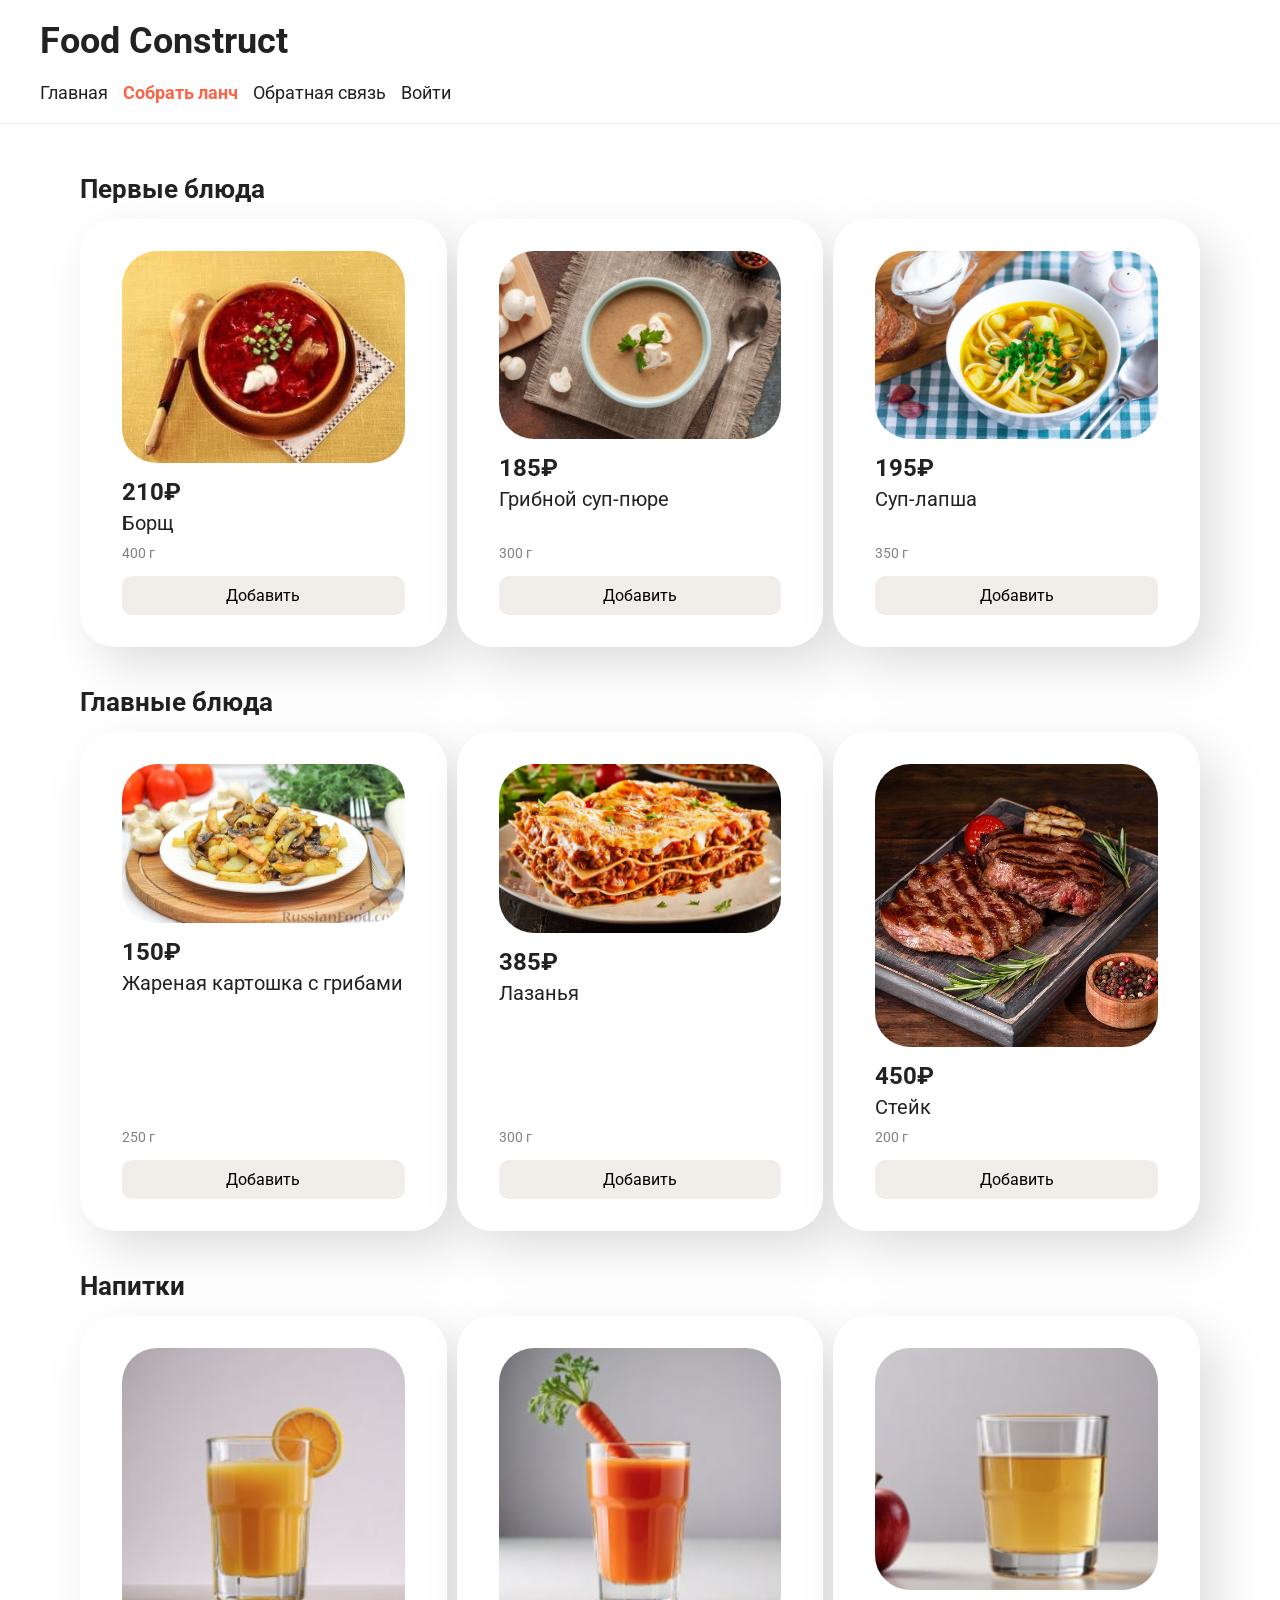
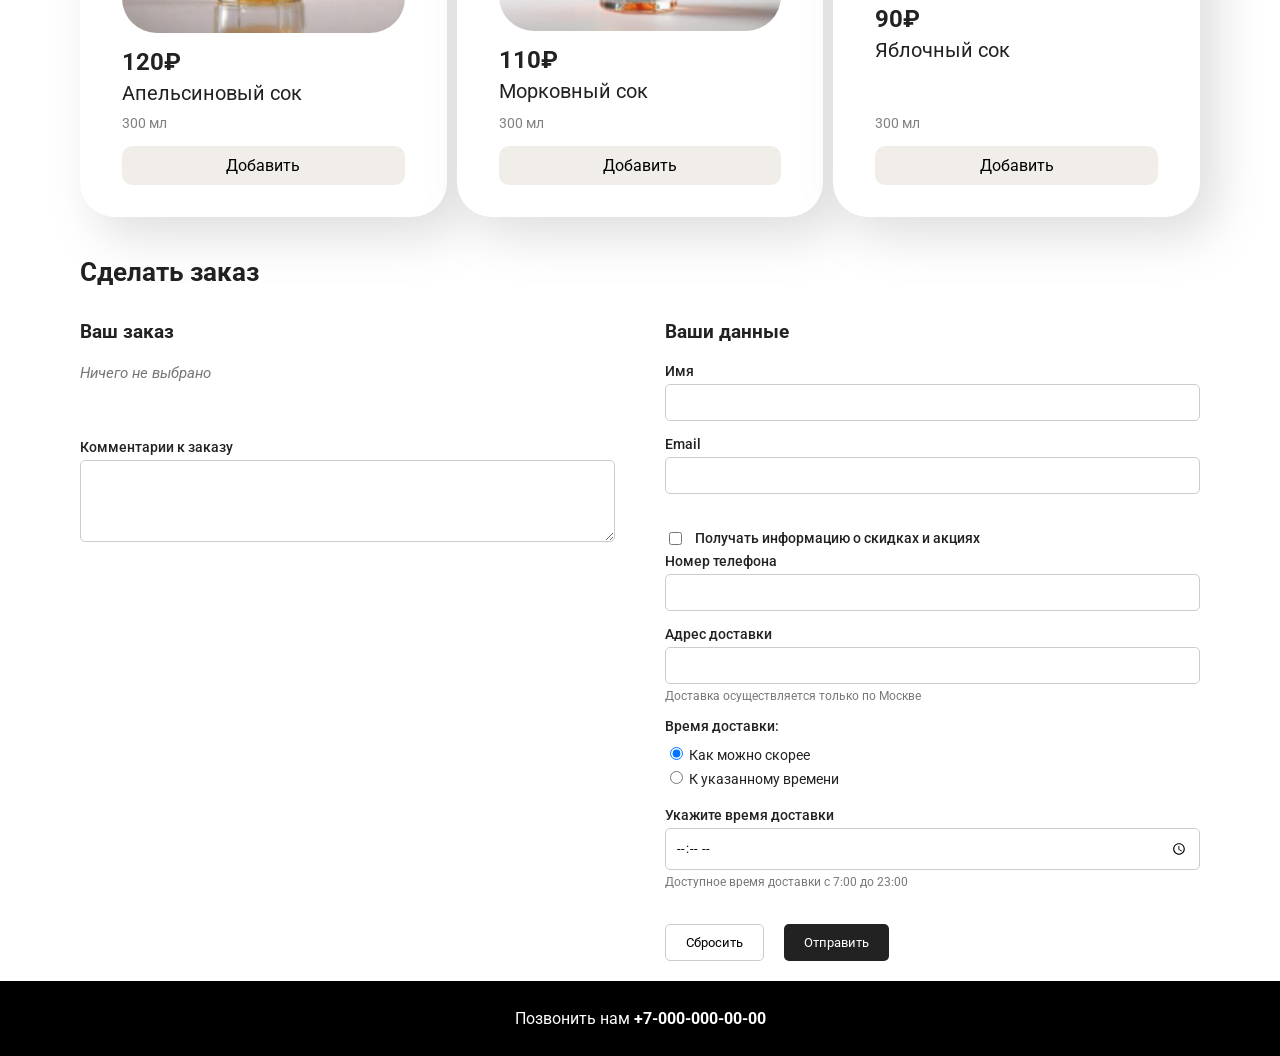
==== lunch.html @ ba6b8450 "Add files via upload" ====
<!DOCTYPE html>
<html lang="ru">
<head>
    <meta charset="UTF-8">
    <meta name="viewport" content="width=device-width, initial-scale=1.0">
    <title>Собрать ланч — Food Construct</title>
    <link href="https://fonts.googleapis.com/css2?family=Roboto:wght@400;500;700&display=swap" rel="stylesheet"> 
    <link rel="stylesheet" href="style.css">
    <link rel="stylesheet" href="lunch.css">
    <link rel="stylesheet" href="print.css" media="print">
</head>
<body>

    <header>
        <h1>Food Construct</h1>
        <nav>
            <a href="index.html">Главная</a>
            <a href="lunch.html" class="active">Собрать ланч</a>
            <a href="feedback.html">Обратная связь</a>
            <a href="login.html">Войти</a>
        </nav>
    </header>

    <main>
        <!-- Секция с меню -->
        <section class="menu-section">
            <h2>Первые блюда</h2>
            <div class="dishes-grid" id="soups"></div>

            <h2>Главные блюда</h2>
            <div class="dishes-grid" id="mains"></div>

            <h2>Напитки</h2>
            <div class="dishes-grid" id="drinks"></div>
        </section>

        <!-- Форма заказа -->
        <section class="order-section">
            <h2>Сделать заказ</h2>
            <form action="https://httpbin.org/post" method="POST" class="order-form" id="order-form">
                <div class="form-columns">
                    <!-- Левая колонка -->
                    <div class="form-col">
                        <h3>Ваш заказ</h3>

                        <div class="order-list" id="order-list">
                            <p class="empty-order">Ничего не выбрано</p>
                        </div>

                        <div class="order-total" id="order-total"></div>

                        <label for="comment">Комментарии к заказу</label>
                        <textarea id="comment" name="comment" rows="4"></textarea>
                    </div>

                    <!-- Правая колонка -->
                    <div class="form-col">
                        <h3>Ваши данные</h3>

                        <label for="name">Имя</label>
                        <input type="text" id="name" name="name" required>

                        <label for="email">Email</label>
                        <input type="email" id="email" name="email" required>

                        <label class="checkbox-label">
                            <input type="checkbox" name="subscribe"> Получать информацию о скидках и акциях
                        </label>

                        <label for="phone">Номер телефона</label>
                        <input type="tel" id="phone" name="phone" required>

                        <label for="address">Адрес доставки</label>
                        <input type="text" id="address" name="address" required>
                        <small>Доставка осуществляется только по Москве</small>

                        <div class="radio-group">
                            <p>Время доставки:</p>
                            <label><input type="radio" name="time" value="asap" checked> Как можно скорее</label>
                            <label><input type="radio" name="time" value="exact"> К указанному времени</label>
                        </div>

                        <label for="time-input">Укажите время доставки</label>
                        <input type="time" id="time-input" name="time-input">
                        <small>Доступное время доставки с 7:00 до 23:00</small>

                        <div class="form-buttons">
                            <button type="reset" class="btn-reset">Сбросить</button>
                            <button type="submit" class="btn-submit">Отправить</button>
                        </div>
                    </div>
                </div>
            </form>
        </section>

    </main>

    <footer id="contacts">
        <p>Позвонить нам <a href="tel:+70000000000">+7-000-000-00-00</a></p>
    </footer>

    <!-- Подключаем скрипты -->
    <script src="dishes.js"></script>
    <script src="render.js"></script>
    <script src="order.js"></script>
</body>
</html>
---- style.css ----
* {
    box-sizing: border-box;
}

/* ===== ОБЩИЕ СТИЛИ ===== */
body {
    font-family: 'Roboto', sans-serif;
    font-size: 16px;
    font-weight: 400;
    color: #222;
    background-color: #ffffff;
    margin: 0;
    padding: 0;
    display: flex;
    flex-direction: column;
    min-height: 100vh;
}

/* ===== ШАПКА ===== */
header {
    background-color: #ffffff;
    padding: 20px 40px;
    border-bottom: 1px solid #eee;
}

h1 {
    font-size: 36px;
    font-weight: 700;
    margin: 0 0 20px 0;
}

/* ===== НАВИГАЦИЯ (Flex) ===== */
nav {
    display: flex;
    flex-wrap: wrap;
    gap: 15px;
}

nav a {
    text-decoration: none;
    font-size: 18px;
    color: #222;
    transition: color 0.3s;
}

nav a:hover {
    color: tomato;
}

nav a.active {
    color: tomato;
    font-weight: 700;
}

/* ===== ОСНОВНОЙ БЛОК ===== */
main {
    flex-grow: 1;
    padding: 20px 40px;
    width: 100%;
    max-width: 1200px;
    margin: 0 auto;
}

h2 {
    font-size: 26px;
    font-weight: 700;
    margin: 30px 0 15px 0;
}

/* ===== СЕТКА ГЛАВНОЙ (Flex) ===== */
.content-wrapper {
    display: flex;
    gap: 30px;
    align-items: flex-start;
}

.main-content {
    flex: 3;
    min-width: 0;
}

.sidebar {
    flex: 1;
    background: #f9f9f9;
    padding: 20px;
    border-radius: 10px;
    max-width: 250px;
}

.sidebar h3 {
    margin: 0 0 15px 0;
    font-size: 20px;
}

.sidebar p {
    font-size: 15px;
    color: #444;
    margin-bottom: 12px;
    line-height: 1.4;
}

/* ===== СЕКЦИИ ===== */
.about,
.advantages,
.popular {
    padding: 0;
    margin: 0;
}

.about img {
    width: 100%;
    max-width: 850px;
    height: auto;
    display: block;
    margin-bottom: 15px;
}

.about p {
    font-size: 18px;
    color: #333;
    line-height: 1.5;
    max-width: 850px;
}

.advantages ul {
    padding-left: 20px;
    margin: 0;
}

.advantages li {
    font-size: 18px;
    color: #444;
    margin-bottom: 10px;
}

.popular {
    margin-bottom: 40px;
}

/* ===== ТАБЛИЦА ===== */
table {
    width: 100%;
    max-width: 850px;
    border-collapse: collapse;
    margin-top: 15px;
}

th, td {
    border: 1px solid #999;
    padding: 12px;
    text-align: center;
    color: #333;
}

th {
    background-color: #f2f2f2;
    font-weight: 700;
}

/* ===== ФУТЕР ===== */
footer {
    background-color: black;
    color: white;
    padding: 20px 40px;
    text-align: center;
    margin-top: auto;
}

footer p {
    margin: 8px 0;
}

footer a {
    text-decoration: none;
    font-weight: 700;
    color: #ffffff;
}

footer a:hover {
    color: #ffcc00;
    text-decoration: underline;
}

/* ===== ФОРМЫ ===== */
.form-section {
    max-width: 600px;
    padding: 20px 0;
}

.form-section form {
    background-color: #f9f9f9;
    padding: 25px;
    border-radius: 10px;
    border: 1px solid #ddd;
}

.form-section label,
.form-label {
    display: block;
    margin: 15px 0 5px 0;
    font-size: 15px;
    font-weight: 500;
}

.form-section input[type="text"],
.form-section input[type="email"],
.form-section input[type="password"],
.form-section input[type="file"],
.form-section select,
.form-section textarea,
.login-form input[type="text"],
.login-form input[type="password"] {
    width: 100%;
    padding: 10px;
    border: 1px solid #ccc;
    border-radius: 6px;
    font-size: 15px;
    font-family: 'Roboto', sans-serif;
}

.form-section textarea {
    resize: vertical;
    min-height: 100px;
}

.radio-group label {
    display: inline-block;
    margin-right: 20px;
    font-weight: 400;
}

.checkbox-label {
    display: flex;
    align-items: center;
    gap: 8px;
    margin-top: 20px;
    font-weight: 400;
    cursor: pointer;
}

.checkbox-label input {
    width: auto;
}

/* ===== КНОПКИ ===== */
.form-section button,
.login-form button {
    padding: 12px 30px;
    margin-top: 20px;
    background-color: #d35400;
    color: white;
    border: none;
    border-radius: 6px;
    font-size: 16px;
    font-weight: 700;
    cursor: pointer;
    font-family: 'Roboto', sans-serif;
}

.login-form button {
    width: 100%;
    margin-top: 25px;
}

.form-section button:hover,
.login-form button:hover {
    background-color: #a04000;
}

/* ===== СТРАНИЦА ВХОДА ===== */
.login-page {
    background-image: url('login.jpg');
    background-size: cover;
    background-position: center;
    background-repeat: no-repeat;
    background-attachment: fixed;
    min-height: 100vh;
    margin: 0;
    display: flex;
    justify-content: center;
    align-items: center;
}

.login-wrapper {
    width: 100%;
    max-width: 400px;
    padding: 20px;
}

.login-form {
    background-color: rgba(255, 255, 255, 0.95);
    padding: 40px;
    border-radius: 12px;
    box-shadow: 0 4px 20px rgba(0, 0, 0, 0.3);
}

.login-form h2 {
    text-align: center;
    margin: 0 0 20px 0;
}

.login-form label {
    display: block;
    margin: 15px 0 5px 0;
    font-size: 15px;
    font-weight: 500;
}

.back-link {
    text-align: center;
    margin-top: 15px;
    font-size: 14px;
}

.back-link a {
    text-decoration: none;
    color: #d35400;
}

.back-link a:hover {
    text-decoration: underline;
    color: #a04000;
}

/* ===== АДАПТИВНОСТЬ ГЛАВНОЙ ===== */
@media (max-width: 800px) {
    .content-wrapper {
        flex-direction: column;
    }
    .sidebar {
        max-width: 100%;
    }
}

@media (max-width: 400px) {
    header, main, footer {
        padding: 15px;
    }
    h1 { font-size: 24px; }
    th, td { padding: 6px; font-size: 14px; }
}
---- lunch.css ----
/* --- Сетка блюд (Grid) --- */
.dishes-grid {
    display: grid;
    grid-template-columns: repeat(3, 1fr); 
    gap: 10px;
    margin-bottom: 40px;
}

/* --- Карточка блюда (Flex) --- */
.dish-card {
    display: flex;
    flex-direction: column;
    padding: 30px 40px;
    border-radius: 35px;
    cursor: pointer;
    background-color: #fff;
    filter: drop-shadow(17px 19px 24px rgba(0, 0, 0, 0.13));
    transition: border 0.2s, background-color 0.2s;
    border: 2px solid transparent;
}

.dish-card:hover {
    border: 2px solid tomato; 
}

.dish-card:hover button {
    background-color: #e0e0e0;
}

/* Изображение */
.dish-card img {
    width: 100%;
    border-radius: 35px;
    margin-bottom: 15px;
    object-fit: cover;
}

/* Цена */
.dish-card .price {
    font-size: 24px;
    font-weight: 700;
    margin: 0 0 5px 0;
}

/* Название */
.dish-card .name {
    font-size: 20px;
    margin: 0 0 10px 0;
    flex-grow: 1;
}

/* Вес */
.dish-card .weight {
    color: gray;
    font-size: 14px;
    margin: 0 0 15px 0;
}

.dish-card button {
    background-color: #f1eee9;
    border: none;
    padding: 10px 30px;
    border-radius: 10px;
    cursor: pointer;
    font-family: inherit;
    font-size: 16px;
    transition: background-color 0.3s;
    width: 100%;
}

/* --- Форма заказа --- */
.order-section {
    margin-top: 40px;
}

.form-columns {
    display: flex;
    gap: 50px;
}

.form-col {
    flex: 1;
    display: flex;
    flex-direction: column;
}

.form-col h3 {
    margin-bottom: 20px;
}

.form-col label {
    margin-bottom: 5px;
    font-size: 14px;
    font-weight: 500;
}

.form-col input[type="text"],
.form-col input[type="email"],
.form-col input[type="tel"],
.form-col input[type="time"],
.form-col select,
.form-col textarea {
    padding: 10px;
    margin-bottom: 15px;
    border: 1px solid #ccc;
    border-radius: 5px;
    font-family: inherit;
    width: 100%;
}

.form-col small {
    color: #777;
    font-size: 12px;
    margin-top: -10px;
    margin-bottom: 15px;
    display: block;
}

.checkbox-label {
    display: flex;
    align-items: center;
    gap: 10px;
    margin-bottom: 15px;
    font-size: 14px;
}

.radio-group {
    margin-bottom: 15px;
}

.radio-group p {
    margin: 0 0 10px 0;
    font-size: 14px;
    font-weight: 500;
}

.radio-group label {
    display: block;
    margin-bottom: 5px;
    font-weight: 400;
}

.form-buttons {
    display: flex;
    gap: 20px;
    margin-top: 20px;
}

.form-buttons button {
    padding: 10px 20px;
    border: 1px solid #ccc;
    background: #fff;
    cursor: pointer;
    border-radius: 5px;
    font-family: inherit;
}

.form-buttons .btn-submit {
    background: #222;
    color: #fff;
    border: none;
}

.form-buttons button:hover {
    opacity: 0.8;
}

/* --- Адаптивность страницы ланча --- */
@media (max-width: 800px) {
    .dishes-grid {
        grid-template-columns: repeat(2, 1fr);
    }
    .form-columns {
        flex-direction: column;
        gap: 20px;
    }
}

@media (max-width: 600px) {
    .dishes-grid {
        grid-template-columns: 1fr;
    }
}
/* Выбранная карточка */
.dish-card.selected {
    border: 2px solid tomato;
}

/* Блок «Ваш заказ» */
.order-list p {
    margin: 0 0 15px 0;
    font-size: 15px;
    line-height: 1.4;
}

.order-list .empty-order {
    color: #777;
    font-style: italic;
}

.order-total {
    margin-top: 20px;
    margin-bottom: 20px;
}

.order-total p {
    font-size: 16px;
}
---- print.css ----
@media print {
    /* Скрываем ненужные элементы */
    header nav,
    footer,
    button,
    .sidebar,
    .form-buttons {
        display: none;
    }

    /* Убираем тени и фоны */
    body {
        background: #fff;
        color: #000;
        font-size: 12pt;
    }

    .dish-card {
        filter: none;
        border: 1px solid #ccc;
        page-break-inside: avoid;
    }

    main {
        padding: 0;
        max-width: 100%;
    }

    a {
        text-decoration: none;
        color: #000;
    }
}
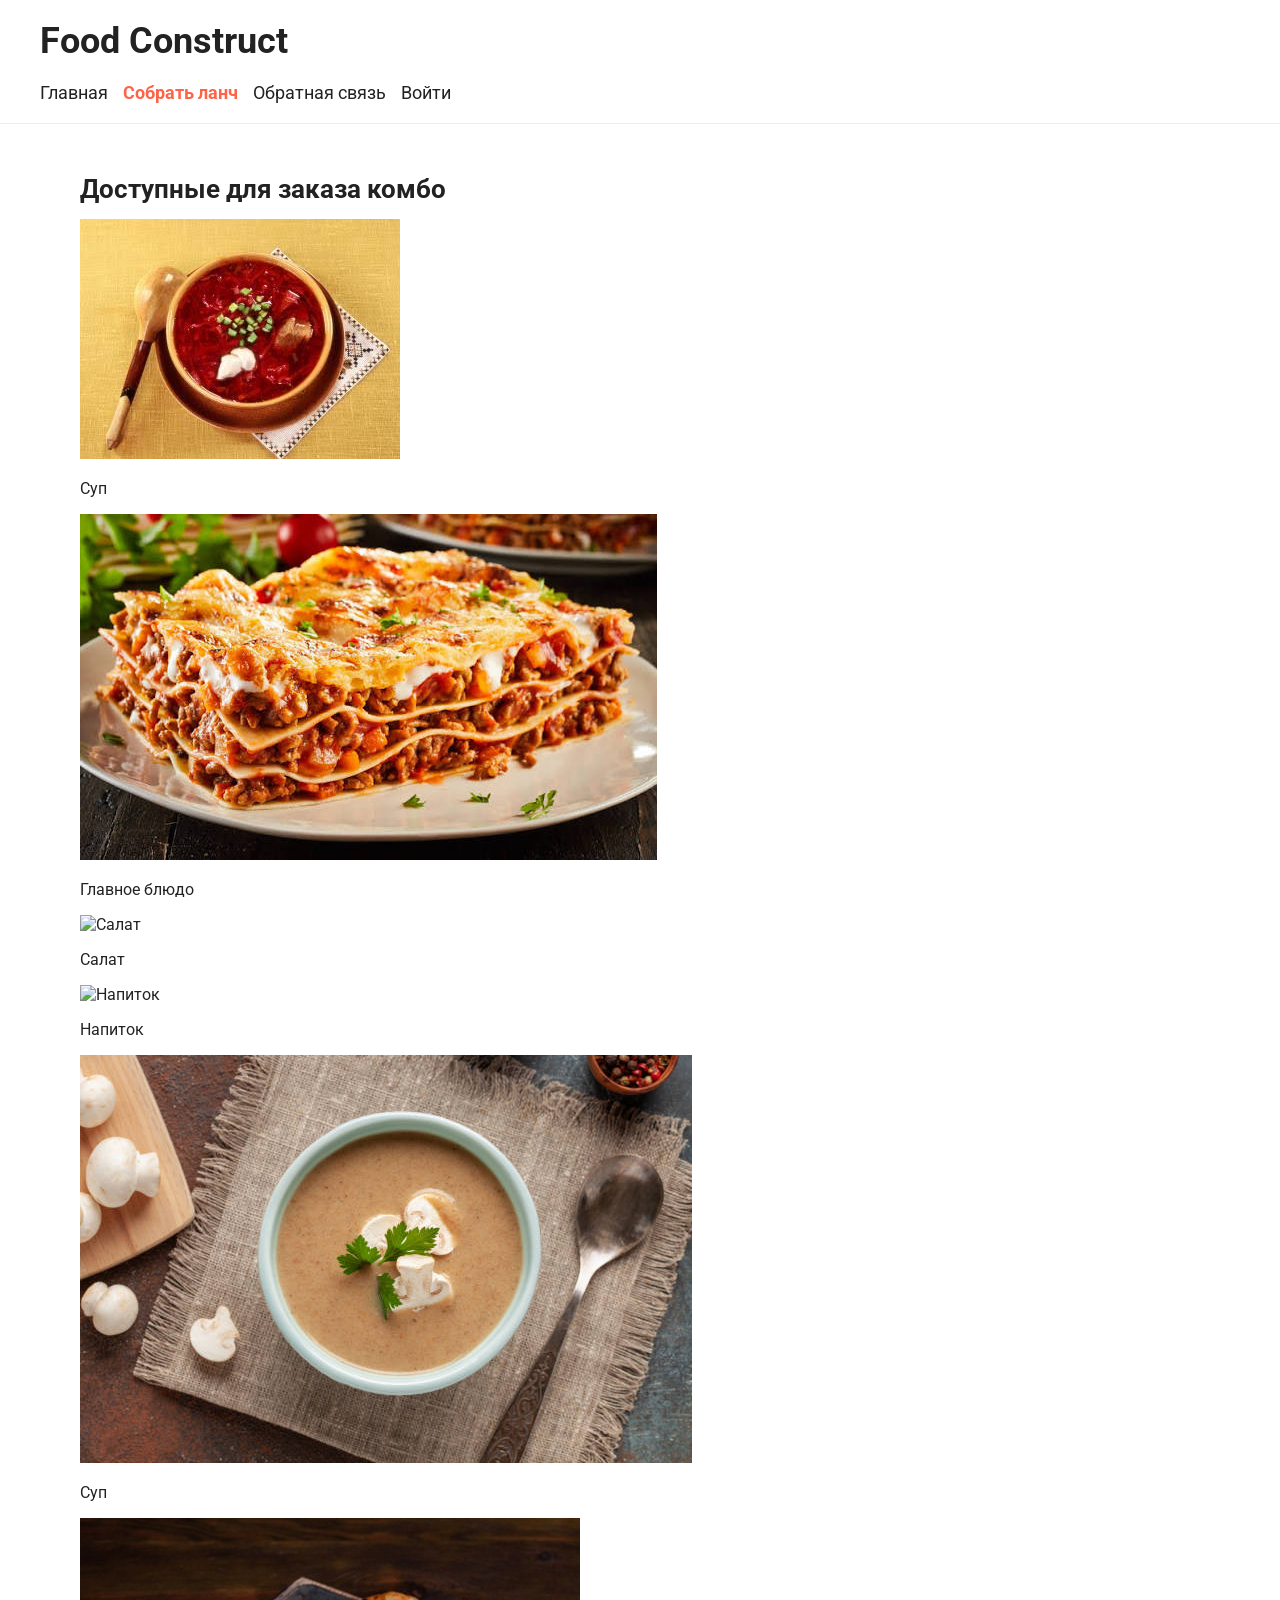
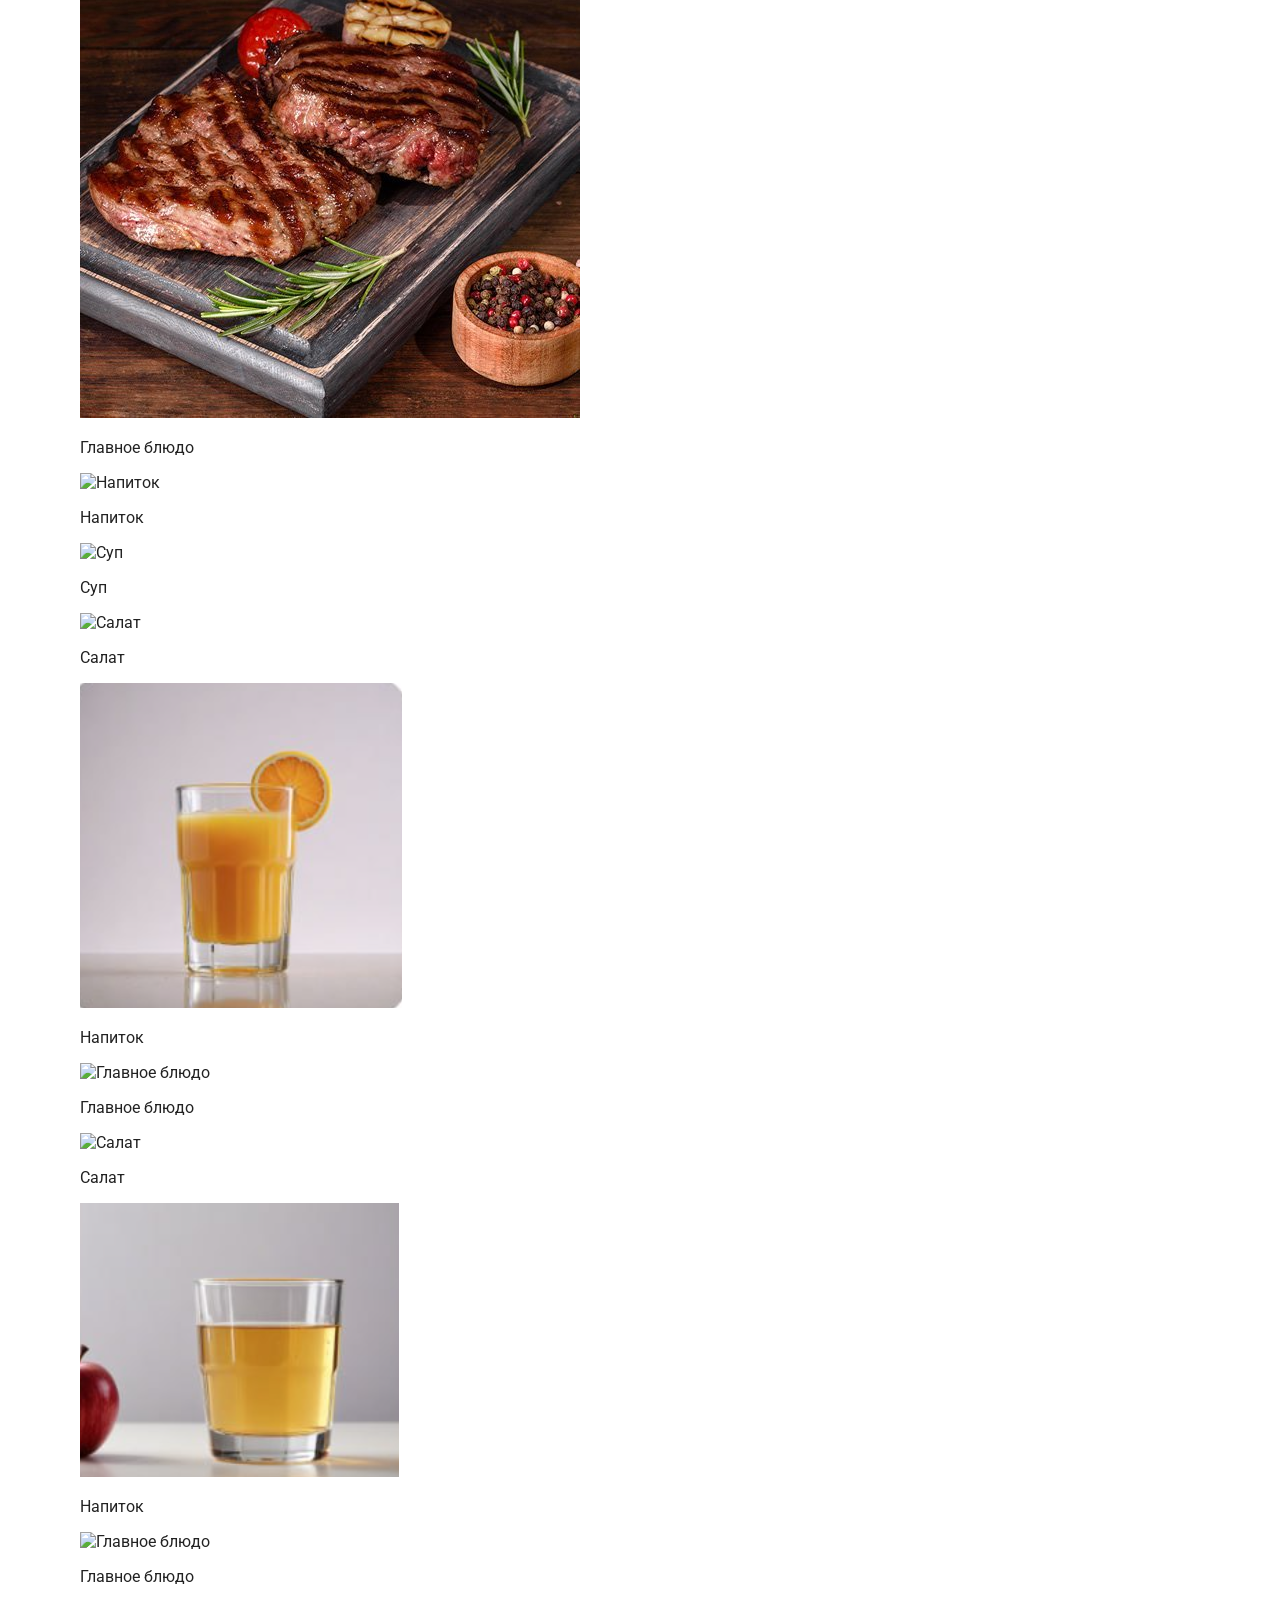
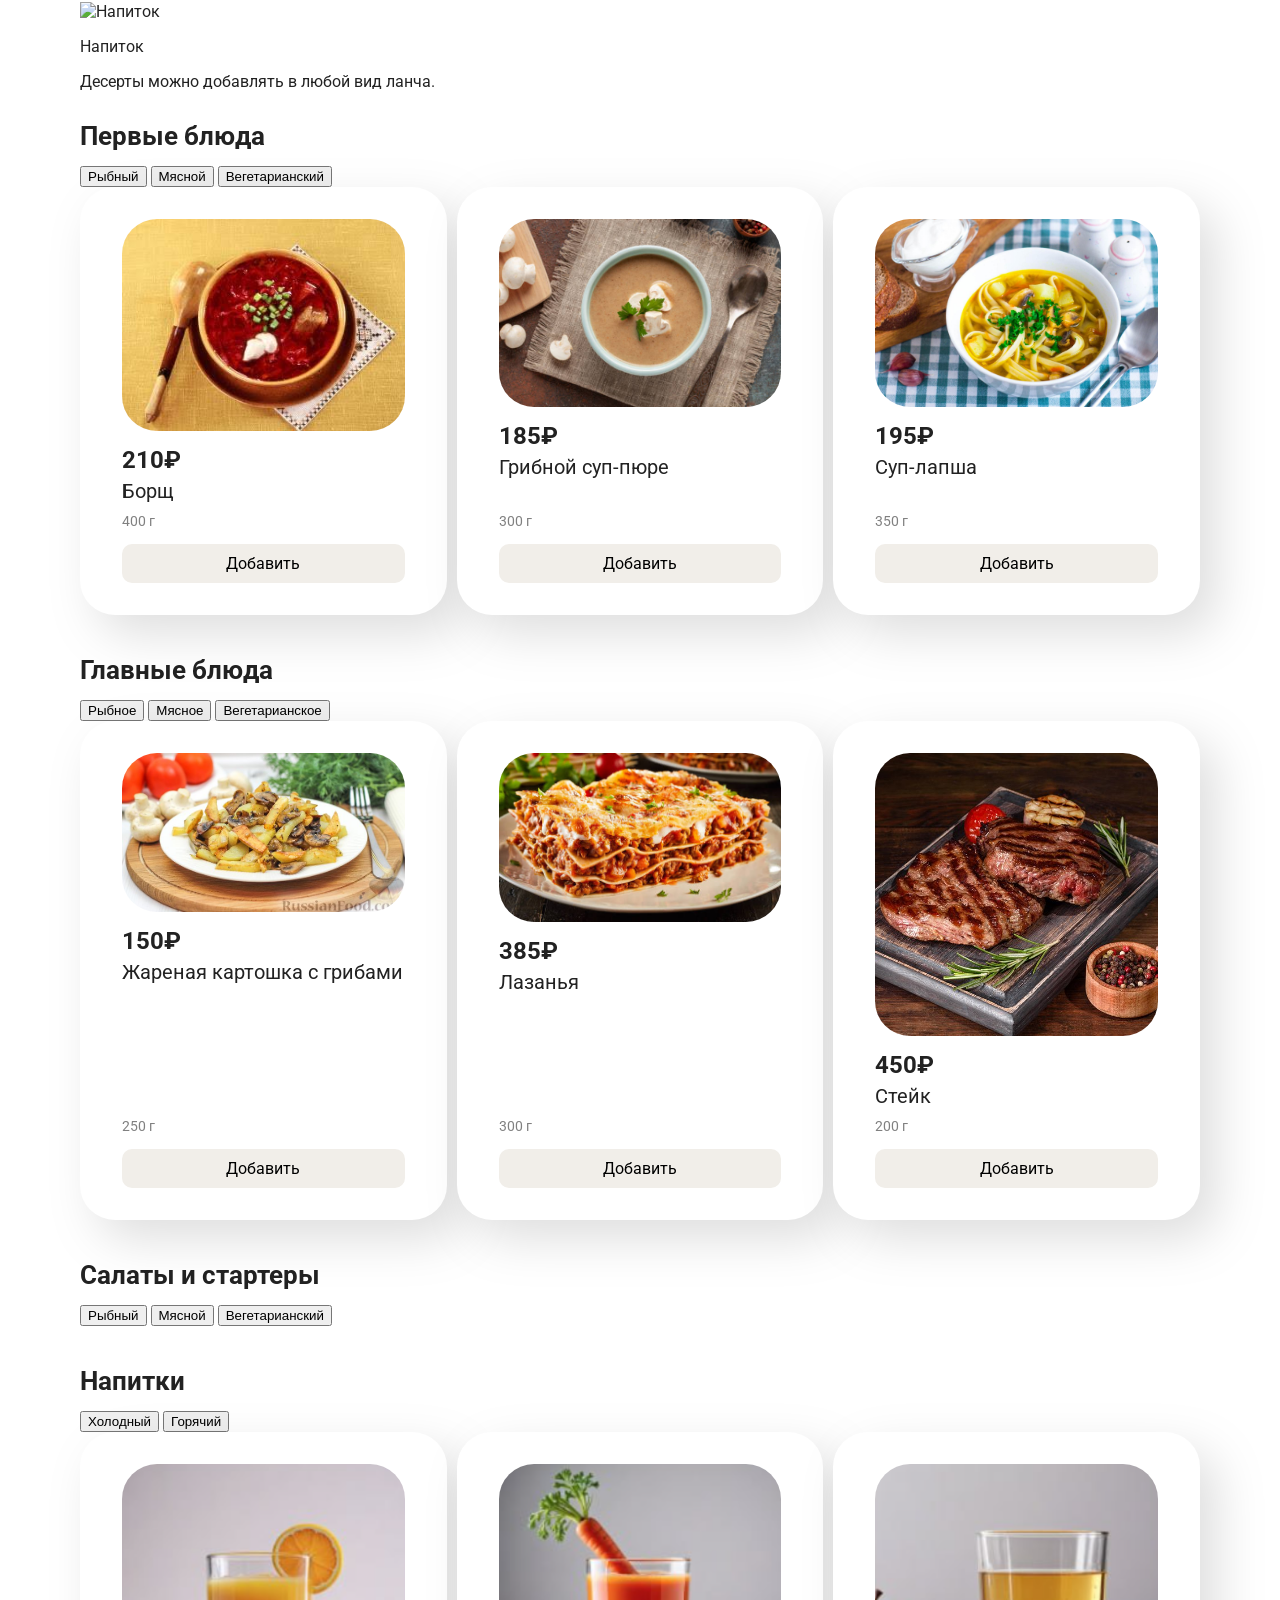
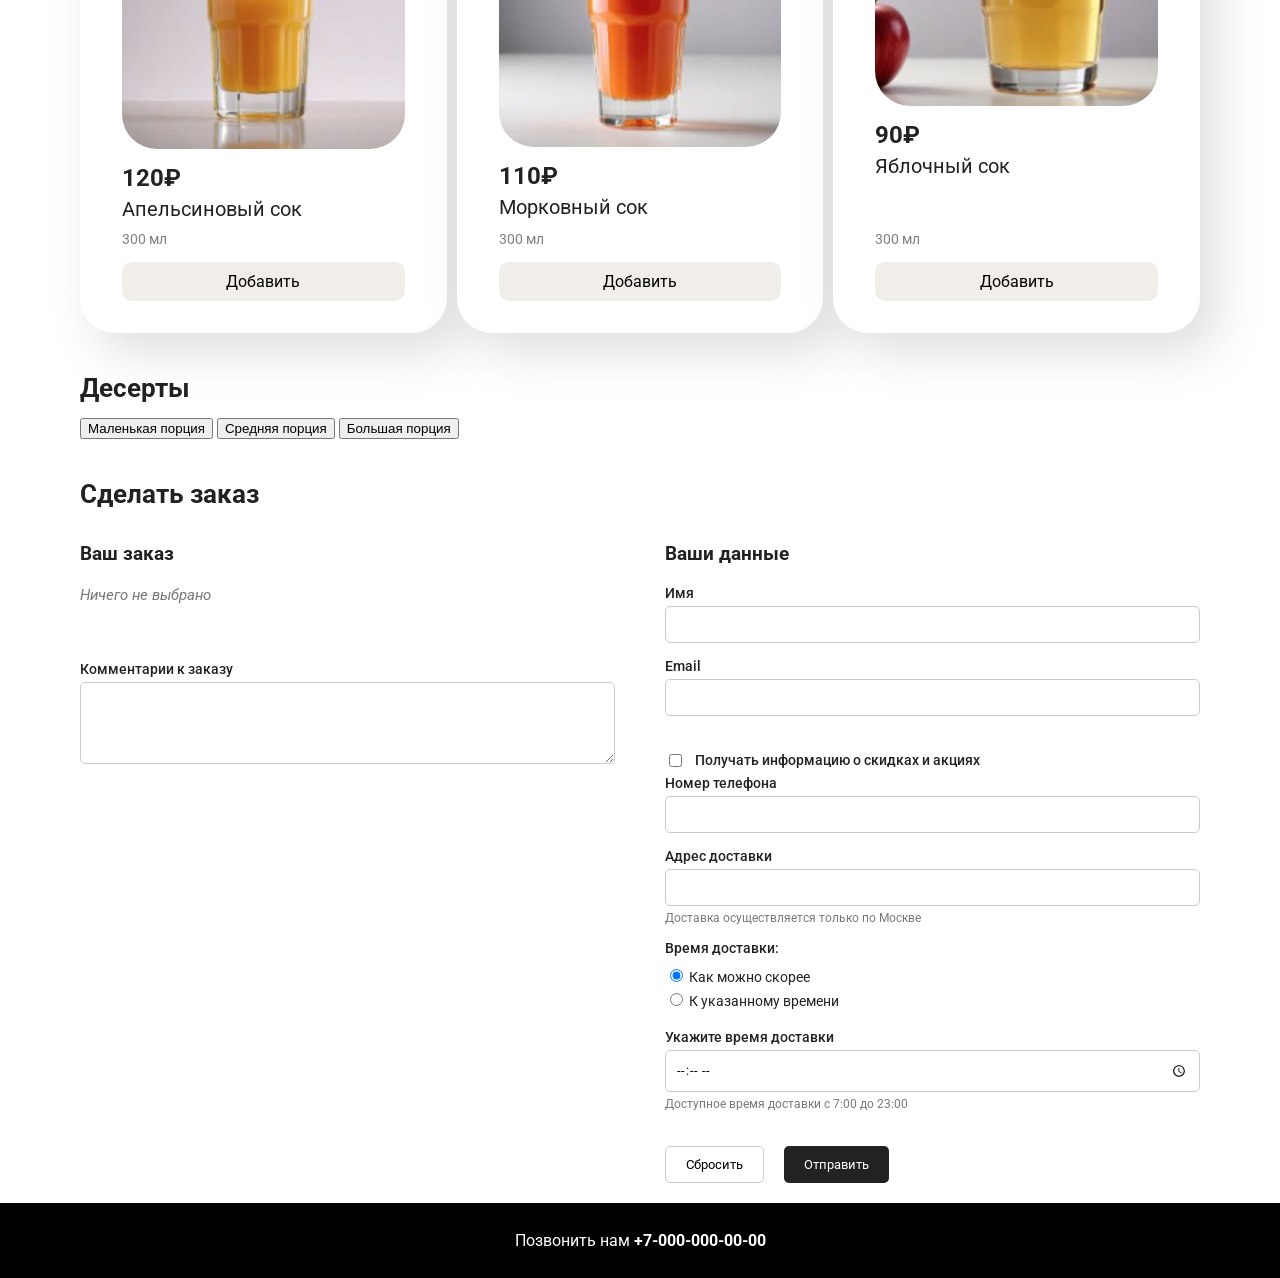
==== commit f9efd347: "Update lunch.html" ====
--- a/lunch.html
+++ b/lunch.html
@@ -22,16 +22,134 @@
     </header>
 
     <main>
-        <!-- Секция с меню -->
+        <!-- Блок с вариантами ланчей -->
+        <section class="combo-section">
+            <h2>Доступные для заказа комбо</h2>
+            <div class="combo-grid">
+                <!-- Вариант 1 -->
+                <div class="combo-card">
+                    <div class="combo-dish">
+                        <img src="images/soups/borsch.jpg" alt="Суп">
+                        <p>Суп</p>
+                    </div>
+                    <div class="combo-dish">
+                        <img src="images/mains/lasagna.jpg" alt="Главное блюдо">
+                        <p>Главное блюдо</p>
+                    </div>
+                    <div class="combo-dish">
+                        <img src="images/salads/greek.jpg" alt="Салат">
+                        <p>Салат</p>
+                    </div>
+                    <div class="combo-dish">
+                        <img src="images/drinks/tea.jpg" alt="Напиток">
+                        <p>Напиток</p>
+                    </div>
+                </div>
+
+                <!-- Вариант 2 -->
+                <div class="combo-card">
+                    <div class="combo-dish">
+                        <img src="images/soups/mushroom.jpg" alt="Суп">
+                        <p>Суп</p>
+                    </div>
+                    <div class="combo-dish">
+                        <img src="images/mains/steak.jpg" alt="Главное блюдо">
+                        <p>Главное блюдо</p>
+                    </div>
+                    <div class="combo-dish">
+                        <img src="images/drinks/coffee.jpg" alt="Напиток">
+                        <p>Напиток</p>
+                    </div>
+                </div>
+
+                <!-- Вариант 3 -->
+                <div class="combo-card">
+                    <div class="combo-dish">
+                        <img src="images/soups/gaspacho.jpg" alt="Суп">
+                        <p>Суп</p>
+                    </div>
+                    <div class="combo-dish">
+                        <img src="images/salads/caesar.jpg" alt="Салат">
+                        <p>Салат</p>
+                    </div>
+                    <div class="combo-dish">
+                        <img src="images/drinks/orange.png" alt="Напиток">
+                        <p>Напиток</p>
+                    </div>
+                </div>
+
+                <!-- Вариант 4 -->
+                <div class="combo-card">
+                    <div class="combo-dish">
+                        <img src="images/mains/fish.jpg" alt="Главное блюдо">
+                        <p>Главное блюдо</p>
+                    </div>
+                    <div class="combo-dish">
+                        <img src="images/salads/tuna.jpg" alt="Салат">
+                        <p>Салат</p>
+                    </div>
+                    <div class="combo-dish">
+                        <img src="images/drinks/apple.png" alt="Напиток">
+                        <p>Напиток</p>
+                    </div>
+                </div>
+
+                <!-- Вариант 5 -->
+                <div class="combo-card">
+                    <div class="combo-dish">
+                        <img src="images/mains/salmon.jpg" alt="Главное блюдо">
+                        <p>Главное блюдо</p>
+                    </div>
+                    <div class="combo-dish">
+                        <img src="images/drinks/cocoa.jpg" alt="Напиток">
+                        <p>Напиток</p>
+                    </div>
+                </div>
+            </div>
+
+            <p class="combo-note">Десерты можно добавлять в любой вид ланча.</p>
+        </section>
+
+        <!-- Секция с меню (ТЕПЕРЬ ИДЁТ ПОСЛЕ КОМБО) -->
         <section class="menu-section">
             <h2>Первые блюда</h2>
+            <div class="filters" data-category="soup">
+                <button data-kind="fish">Рыбный</button>
+                <button data-kind="meat">Мясной</button>
+                <button data-kind="veg">Вегетарианский</button>
+            </div>
             <div class="dishes-grid" id="soups"></div>
 
             <h2>Главные блюда</h2>
+            <div class="filters" data-category="main">
+                <button data-kind="fish">Рыбное</button>
+                <button data-kind="meat">Мясное</button>
+                <button data-kind="veg">Вегетарианское</button>
+            </div>
             <div class="dishes-grid" id="mains"></div>
 
+            <h2>Салаты и стартеры</h2>
+            <div class="filters" data-category="salad">
+                <button data-kind="fish">Рыбный</button>
+                <button data-kind="meat">Мясной</button>
+                <button data-kind="veg">Вегетарианский</button>
+            </div>
+            <div class="dishes-grid" id="salads"></div>
+
             <h2>Напитки</h2>
+            <div class="filters" data-category="drink">
+                <button data-kind="cold">Холодный</button>
+                <button data-kind="hot">Горячий</button>
+            </div>
             <div class="dishes-grid" id="drinks"></div>
+
+            <h2>Десерты</h2>
+            <div class="filters" data-category="dessert">
+                <button data-kind="small">Маленькая порция</button>
+                <button data-kind="medium">Средняя порция</button>
+                <button data-kind="large">Большая порция</button>
+            </div>
+            <div class="dishes-grid" id="desserts"></div>
         </section>
 
         <!-- Форма заказа -->
@@ -81,7 +199,7 @@
                         </div>
 
                         <label for="time-input">Укажите время доставки</label>
-                        <input type="time" id="time-input" name="time-input">
+                        <input type="time" id="time-input" name="time-input" min="07:00" max="23:00">
                         <small>Доступное время доставки с 7:00 до 23:00</small>
 
                         <div class="form-buttons">
@@ -102,6 +220,7 @@
     <!-- Подключаем скрипты -->
     <script src="dishes.js"></script>
     <script src="render.js"></script>
+    <script src="notify.js"></script>
     <script src="order.js"></script>
 </body>
-</html>+</html>
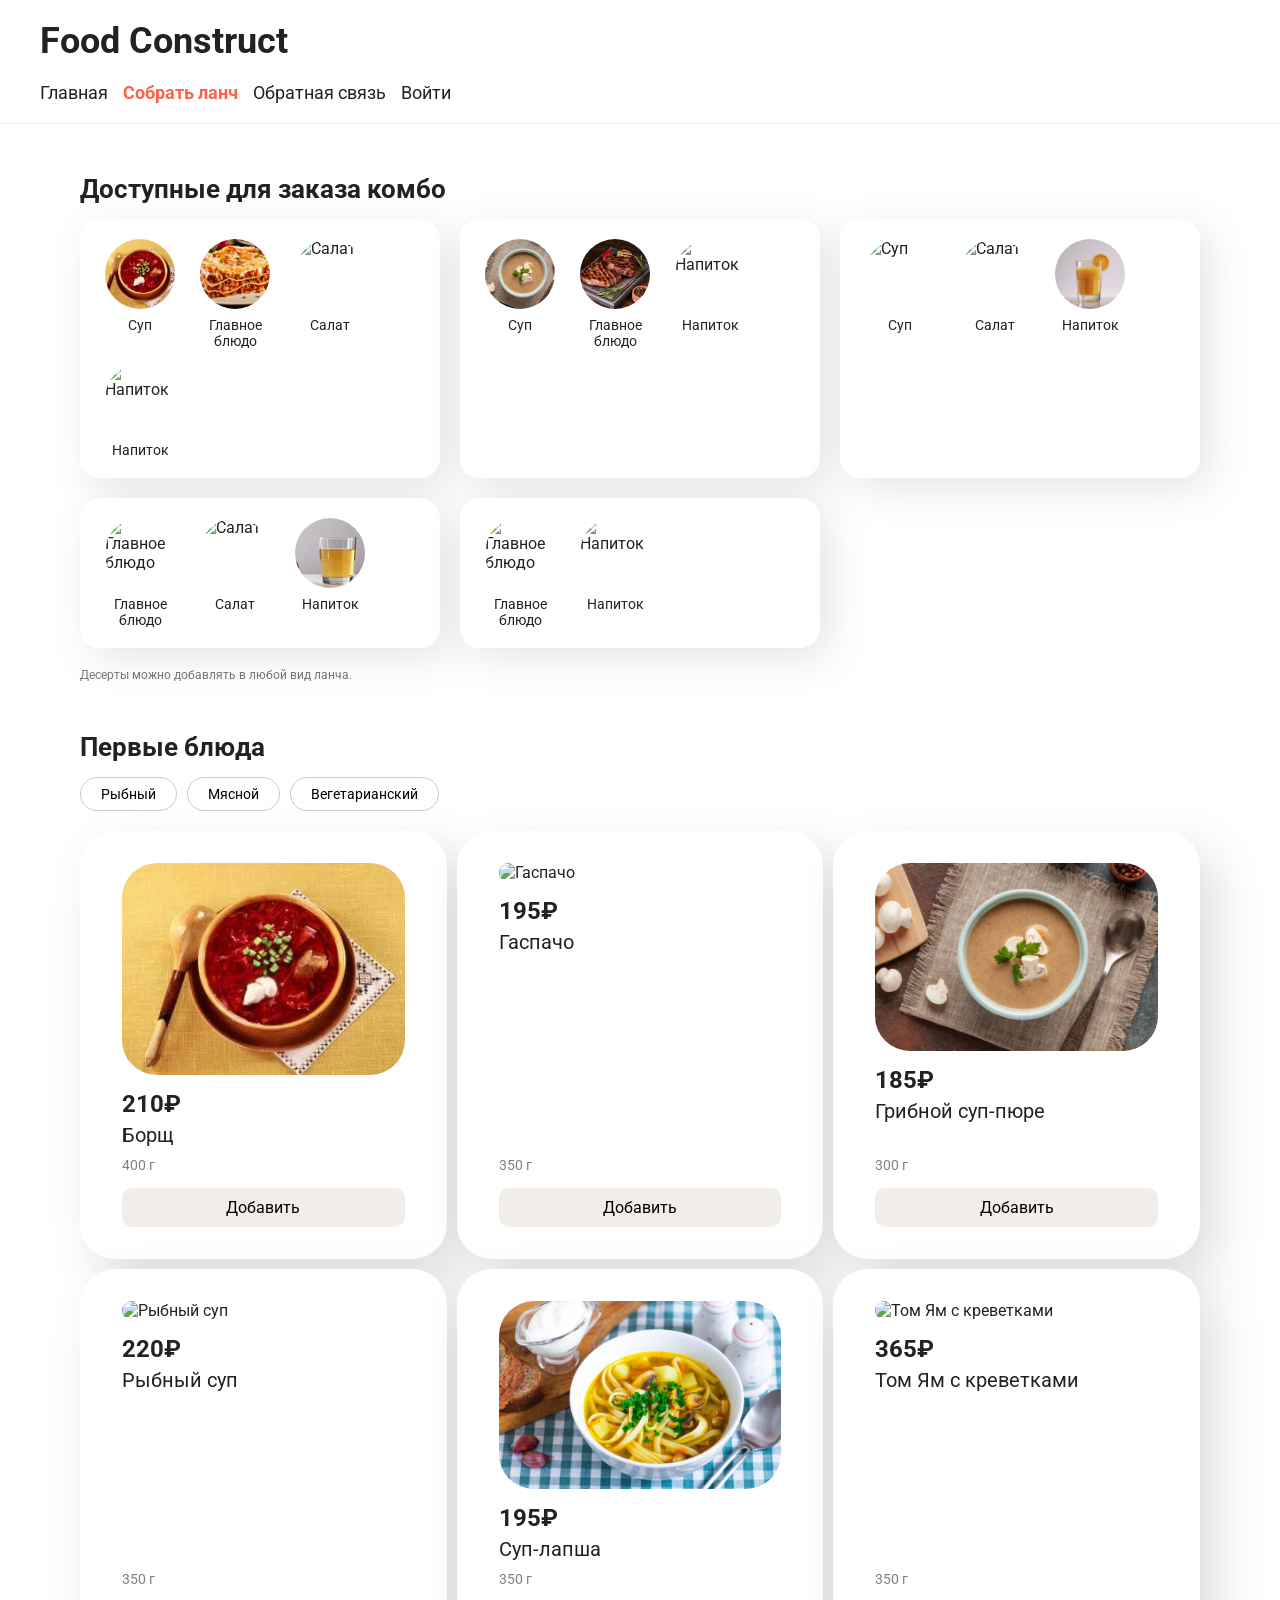
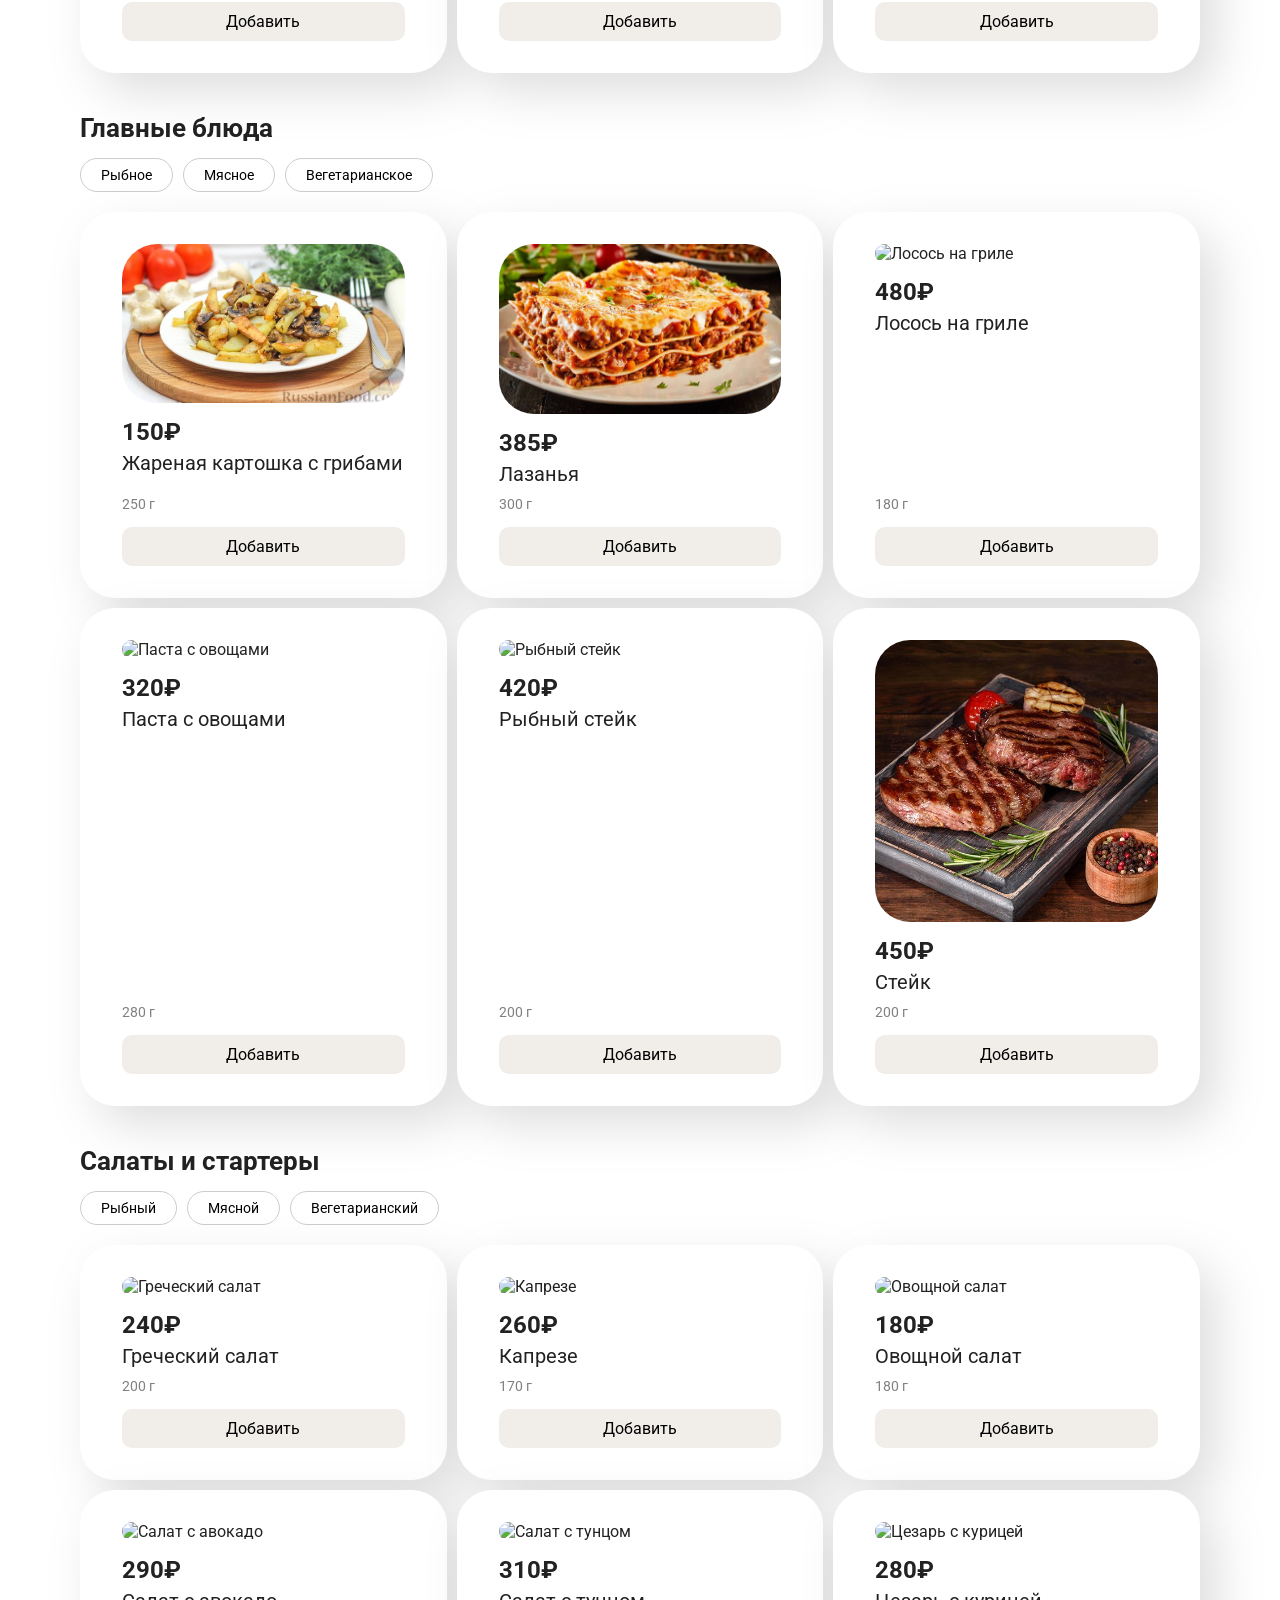
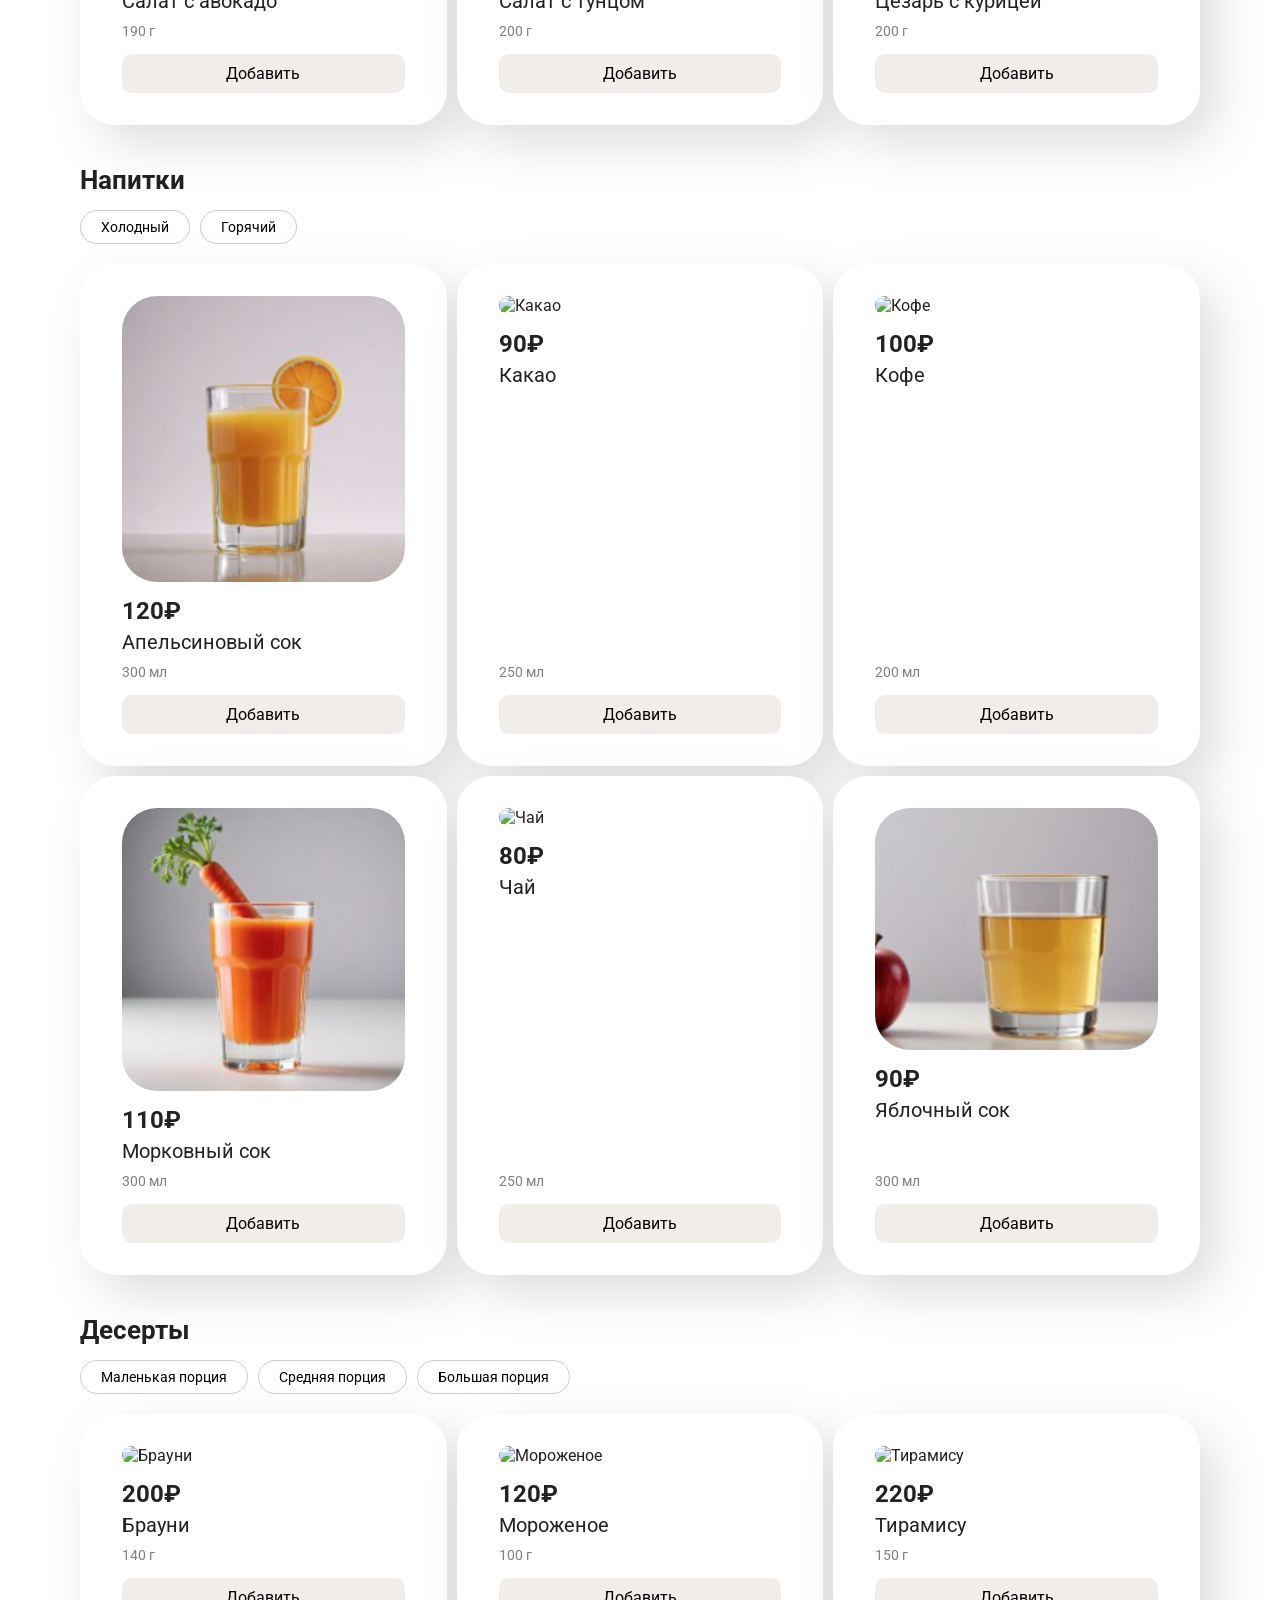
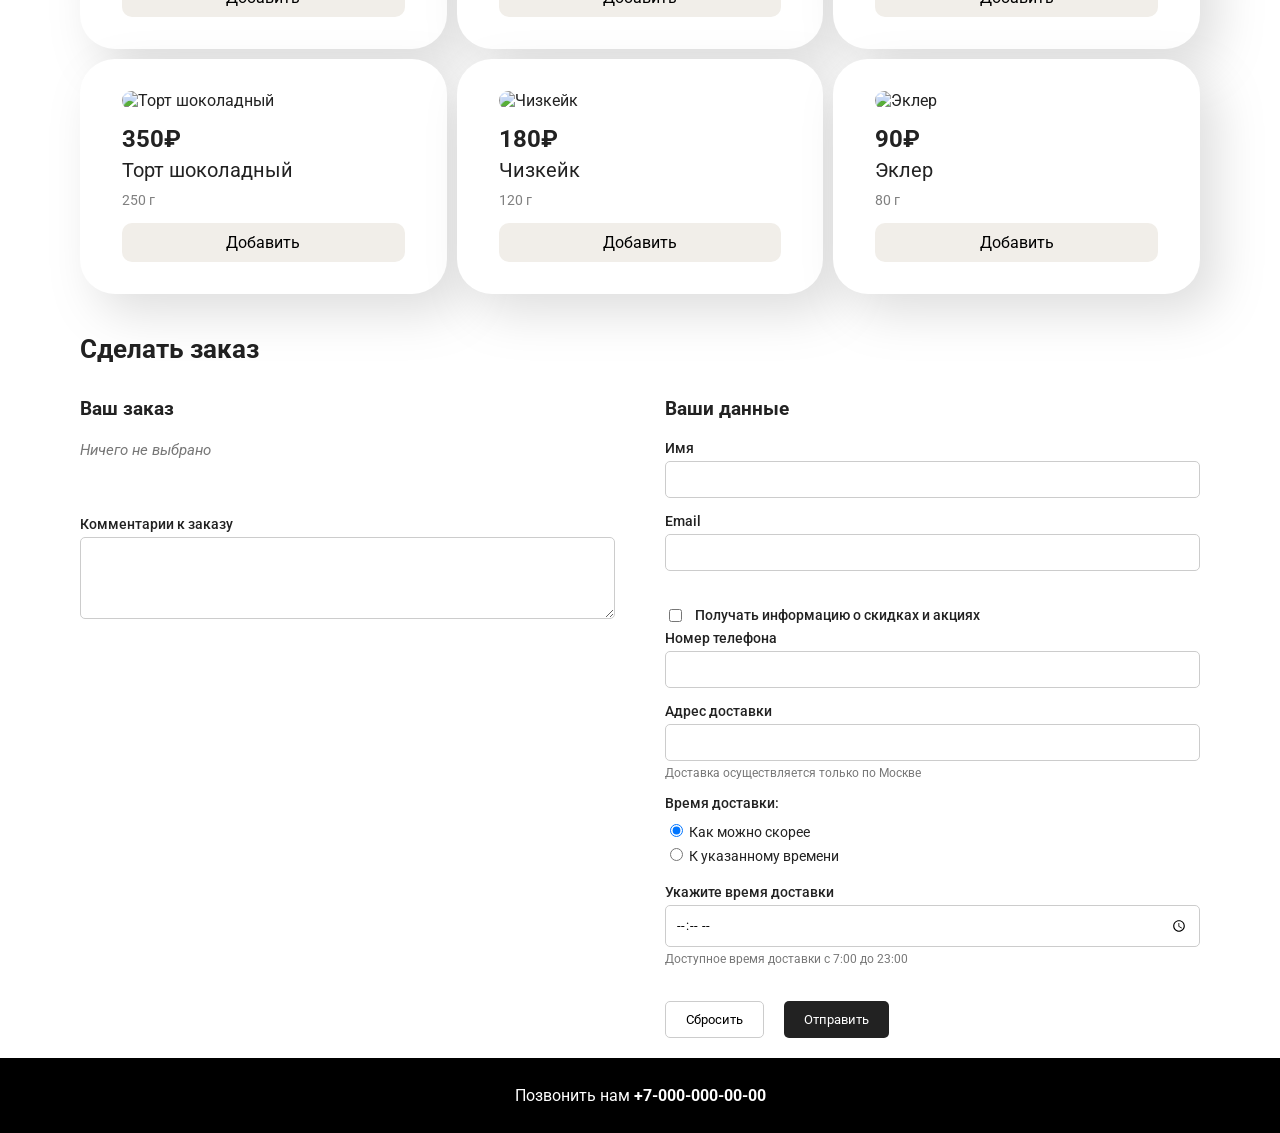
==== commit c45080a2: "Add files via upload" ====
--- a/lunch.html
+++ b/lunch.html
@@ -110,7 +110,7 @@
             <p class="combo-note">Десерты можно добавлять в любой вид ланча.</p>
         </section>
 
-        <!-- Секция с меню (ТЕПЕРЬ ИДЁТ ПОСЛЕ КОМБО) -->
+        <!-- Секция с меню-->
         <section class="menu-section">
             <h2>Первые блюда</h2>
             <div class="filters" data-category="soup">
@@ -223,4 +223,4 @@
     <script src="notify.js"></script>
     <script src="order.js"></script>
 </body>
-</html>
+</html>
--- a/lunch.css
+++ b/lunch.css
@@ -1,4 +1,4 @@
-/* --- Сетка блюд (Grid) --- */
+/* --- РЎРµС‚РєР° Р±Р»СЋРґ (Grid) --- */
 .dishes-grid {
     display: grid;
     grid-template-columns: repeat(3, 1fr); 
@@ -6,7 +6,7 @@
     margin-bottom: 40px;
 }
 
-/* --- Карточка блюда (Flex) --- */
+/* --- РљР°СЂС‚РѕС‡РєР° Р±Р»СЋРґР° (Flex) --- */
 .dish-card {
     display: flex;
     flex-direction: column;
@@ -27,7 +27,7 @@
     background-color: #e0e0e0;
 }
 
-/* Изображение */
+/* Р�Р·РѕР±СЂР°Р¶РµРЅРёРµ */
 .dish-card img {
     width: 100%;
     border-radius: 35px;
@@ -35,21 +35,21 @@
     object-fit: cover;
 }
 
-/* Цена */
+/* Р¦РµРЅР° */
 .dish-card .price {
     font-size: 24px;
     font-weight: 700;
     margin: 0 0 5px 0;
 }
 
-/* Название */
+/* РќР°Р·РІР°РЅРёРµ */
 .dish-card .name {
     font-size: 20px;
     margin: 0 0 10px 0;
     flex-grow: 1;
 }
 
-/* Вес */
+/* Р’РµСЃ */
 .dish-card .weight {
     color: gray;
     font-size: 14px;
@@ -68,7 +68,7 @@
     width: 100%;
 }
 
-/* --- Форма заказа --- */
+/* --- Р¤РѕСЂРјР° Р·Р°РєР°Р·Р° --- */
 .order-section {
     margin-top: 40px;
 }
@@ -165,7 +165,7 @@
     opacity: 0.8;
 }
 
-/* --- Адаптивность страницы ланча --- */
+/* --- РђРґР°РїС‚РёРІРЅРѕСЃС‚СЊ СЃС‚СЂР°РЅРёС†С‹ Р»Р°РЅС‡Р° --- */
 @media (max-width: 800px) {
     .dishes-grid {
         grid-template-columns: repeat(2, 1fr);
@@ -181,12 +181,12 @@
         grid-template-columns: 1fr;
     }
 }
-/* Выбранная карточка */
+/* Р’С‹Р±СЂР°РЅРЅР°СЏ РєР°СЂС‚РѕС‡РєР° */
 .dish-card.selected {
     border: 2px solid tomato;
 }
 
-/* Блок «Ваш заказ» */
+/* Р‘Р»РѕРє В«Р’Р°С€ Р·Р°РєР°Р·В» */
 .order-list p {
     margin: 0 0 15px 0;
     font-size: 15px;
@@ -205,4 +205,139 @@
 
 .order-total p {
     font-size: 16px;
+}
+/* --- Фильтры --- */
+.filters {
+    display: flex;
+    gap: 10px;
+    margin-bottom: 20px;
+    flex-wrap: wrap;
+}
+
+.filters button {
+    padding: 8px 20px;
+    border: 1px solid #ccc;
+    background: #fff;
+    border-radius: 20px;
+    cursor: pointer;
+    font-family: inherit;
+    font-size: 14px;
+    transition: background-color 0.2s, color 0.2s;
+}
+
+.filters button:hover {
+    background-color: #f1eee9;
+}
+
+.filters button.active {
+    background-color: tomato;
+    color: #fff;
+    border-color: tomato;
+}
+/* ===== БЛОК ВАРИАНТОВ ЛАНЧЕЙ ===== */
+.combo-section {
+    margin-bottom: 50px;
+}
+
+.combo-grid {
+    display: grid;
+    grid-template-columns: repeat(3, 1fr);
+    gap: 20px;
+}
+
+.combo-card {
+    display: flex;
+    gap: 15px;
+    padding: 20px;
+    background: #fff;
+    border-radius: 20px;
+    filter: drop-shadow(10px 10px 20px rgba(0, 0, 0, 0.1));
+    flex-wrap: wrap;
+}
+
+.combo-dish {
+    display: flex;
+    flex-direction: column;
+    align-items: center;
+    width: 80px;
+}
+
+.combo-dish img {
+    width: 70px;
+    height: 70px;
+    object-fit: cover;
+    border-radius: 50%;
+    transition: transform 0.3s;
+}
+
+.combo-dish img:hover {
+    transform: translateY(-10px) scale(1.1);
+}
+
+.combo-dish p {
+    margin: 8px 0 0 0;
+    font-size: 14px;
+    text-align: center;
+}
+
+.combo-note {
+    margin-top: 20px;
+    font-size: 12px; /* на 2 пункта меньше подписи (14 - 2) */
+    color: #777;
+}
+
+@media (max-width: 800px) {
+    .combo-grid {
+        grid-template-columns: repeat(2, 1fr);
+    }
+}
+
+@media (max-width: 600px) {
+    .combo-grid {
+        grid-template-columns: 1fr;
+    }
+}
+/* ===== УВЕДОМЛЕНИЕ ===== */
+.notification-overlay {
+    position: fixed;
+    top: 0;
+    left: 0;
+    width: 100%;
+    height: 100%;
+    background: rgba(0, 0, 0, 0.5);
+    display: flex;
+    justify-content: center;
+    align-items: center;
+    z-index: 9999;
+}
+
+.notification-box {
+    background: #fff;
+    padding: 30px 40px;
+    border-radius: 15px;
+    text-align: center;
+    max-width: 400px;
+    box-shadow: 0 10px 30px rgba(0, 0, 0, 0.3);
+}
+
+.notification-box p {
+    font-size: 18px;
+    margin: 0 0 20px 0;
+}
+
+.notification-box button {
+    padding: 10px 30px;
+    background: #d35400;
+    color: #fff;
+    border: none;
+    border-radius: 8px;
+    font-size: 16px;
+    cursor: pointer;
+    font-family: inherit;
+    transition: background-color 0.3s, color 0.3s;
+}
+
+.notification-box button:hover {
+    background: #222;
+    color: #ffcc00;
 }
